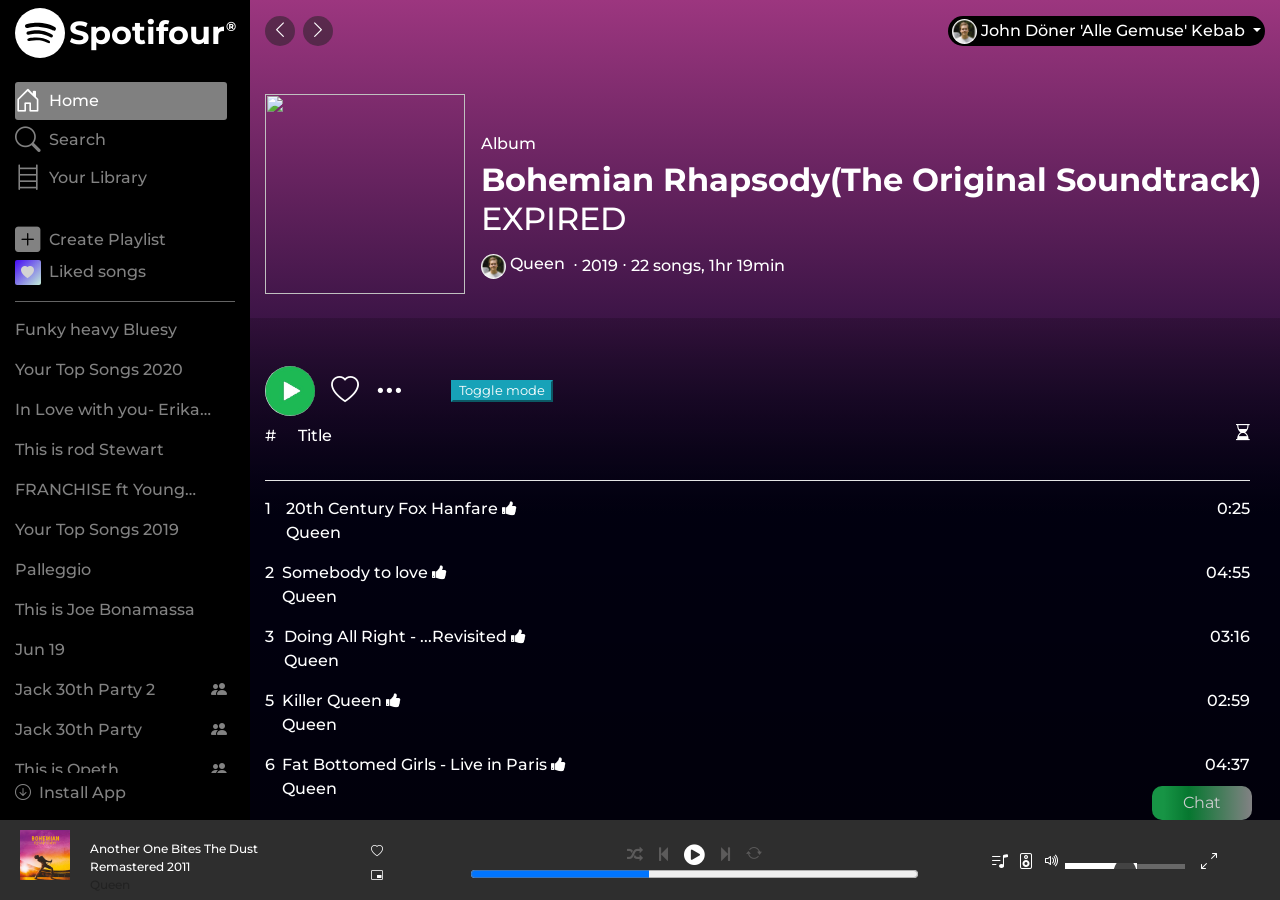
==== album_page.html @ 0420ec5b "Setup" ====
<!DOCTYPE html>
<html lang="en">
  <head>
    <!-- Required meta tags -->
    <meta charset="utf-8" />
    <meta
      name="viewport"
      content="width=device-width, initial-scale=1, shrink-to-fit=no"
    /> 

    <!-- Play bar icons --> 
    <link rel="stylesheet" href="https://stackpath.bootstrapcdn.com/font-awesome/4.7.0/css/font-awesome.min.css" crossorigin="anonymous"/> 
    <!-- Boostrap -->
    <link rel="stylesheet" href="https://cdn.jsdelivr.net/npm/bootstrap@4.6.0/dist/css/bootstrap.min.css" integrity="sha384-B0vP5xmATw1+K9KRQjQERJvTumQW0nPEzvF6L/Z6nronJ3oUOFUFpCjEUQouq2+l" crossorigin="anonymous">
    <!-- Bootstrap Icons -->
    <link rel="stylesheet" href="https://cdn.jsdelivr.net/npm/bootstrap-icons@1.5.0/font/bootstrap-icons.css">
    <!-- External Stylesheet -->
    <link rel="stylesheet" href="./style.css">
    <!-- Flavicon -->
    <link href="./assets/favicon.ico" rel="icon" type="image/x-icon" />
    <link rel="preconnect" href="https://fonts.googleapis.com">
    <link rel="preconnect" href="https://fonts.gstatic.com" crossorigin>
    <link href="https://fonts.googleapis.com/css2?family=Montserrat:wght@400;500;600;700;800&display=swap" rel="stylesheet">
    <title>Spotifour</title>
    <style>
      .col{
        background: rgb(2,0,36);
        background: linear-gradient(0deg, rgba(2,0,36,1) 43%, #9C367F 100%, rgba(0,212,255,0) 100%)!important;
        font-family: Montserrat;
      }
    </style>
  </head>
  <body>
    
    


  <div class="container-fluid">
      <div class="row">
        <div class="col-3 pl-0">
        <!-- LEFT SIDE NAVIGATION -->
          
        <div class="container pr-0 left_navbar">
          <div class="row">
            <div class="col-12">
              <div class="d-flex align-items-center mt-2 mb-4 spotify_logo_section">
                <img src="./assets/small_white_logo.svg" class="mr-1 spotify_logo"  alt="" width="80">
                <p class="m-0">Spotifour<sup>®</sup></p>
              </div>
            <div class="col-12 p-0">
              <div class="d-flex flex-column navbar_main_section"> 
                <div class="d-flex align-items-center sidebar_home active mr-2">
                  <i class="bi bi-house-door left_nav_icons mr-2"></i>
                  <p class="m-0 ">Home</p>
                </div>
                <div class="d-flex align-items-center sidebar_search">
                  <i class="bi bi-search left_nav_icons mr-2"></i>
                  <p class="m-0">Search</p>
                </div>
                <div class="d-flex align-items-center sidebar_library">
                  <i class="bi bi-bookshelf left_nav_icons mr-2"></i>
                  <p class="m-0">Your Library</p>
                </div>
                <div class="d-flex align-items-center mt-4 sidebar_create_playlist">
                  <div class="playlist_icon" ><i class="bi bi-plus-square-fill left_nav_icons mr-2"></i></div>
                  <p class="m-0">Create Playlist</p>
                </div>
                <div class="d-flex align-items-center sidebar_liked_songs">
                  <div class="liked_song_icon mr-2"><i class="bi bi-heart-fill left_nav_icons"></i></div>
                  <p class="ml-0 mb-0">Liked songs</p>
                </div>
              </div>
            </div>
            <div class="col-12 p-0 user_playlist mt-3">
              <div class="d-flex flex-column playlist_border_top pt-3 pr-2">
                <div class="d-flex"><p class="text_clamp_1">Funky heavy Bluesy</p></div>
                <div class="d-flex"><p class="text_clamp_1">Your Top Songs 2020</p></div>
                <div class="d-flex"><p class="text_clamp_1">In Love with you- Erika Badoo</p></div>
                <div class="d-flex"><p class="text_clamp_1">This is rod Stewart</p></div>
                <div class="d-flex"><p class="text_clamp_1">FRANCHISE ft Young Thug</p></div>
                <div class="d-flex"><p class="text_clamp_1">Your Top Songs 2019</p></div>
                <div class="d-flex"><p class="text_clamp_1">Palleggio</p></div>
                <div class="d-flex"><p class="text_clamp_1">This is Joe Bonamassa</p></div>
                <div class="d-flex"><p class="text_clamp_1">Jun 19</p></div>
                <div class="d-flex justify-content-between"><p class="text_clamp_1">Jack 30th Party 2</p><i class="bi bi-people-fill"></i></div>
                <div class="d-flex justify-content-between"><p class="text_clamp_1">Jack 30th Party</p><i class="bi bi-people-fill"></i></div>
                <div class="d-flex justify-content-between"><p class="text_clamp_1">This is Opeth</p><i class="bi bi-people-fill"></i></div>
                <div class="d-flex justify-content-between"><p class="text_clamp_1">Metal Ballads</p><i class="bi bi-people-fill"></i></div>
                <div class="d-flex justify-content-between"><p class="text_clamp_1">New Playliist</p><i class="bi bi-people-fill"></i></div>
                <div class="d-flex"><p class="text_clamp_1">Your Top Songs 2018</p></div>
                <div class="d-flex"><p class="text_clamp_1">Jazz Classics Blue Note Edition</p></div>
                <div class="d-flex"><p class="text_clamp_1">Your Top Songs 2018</p></div>
                <div class="d-flex"><p class="text_clamp_1">Jazz Classics Blue Note Edition</p></div>
                <div class="d-flex"><p class="text_clamp_1">Your Top Songs 2018</p></div>
                <div class="d-flex"><p class="text_clamp_1">Jazz Classics Blue Note Edition</p></div>
                <div class="d-flex"><p class="text_clamp_1">Your Top Songs 2018</p></div>
                <div class="d-flex"><p class="text_clamp_1">Jazz Classics Blue Note Edition</p></div>
                <div class="d-flex"><p class="text_clamp_1">Your Top Songs 2018</p></div>
                <div class="d-flex"><p class="text_clamp_1">Jazz Classics Blue Note Edition</p></div>
                <div class="d-flex"><p class="text_clamp_1">Your Top Songs 2018</p></div>
                <div class="d-flex"><p class="text_clamp_1">Jazz Classics Blue Note Edition</p></div>
              </div>
            </div>
            <div class="d-flex p download_app_section mt-2 mb-2">
              <i class="bi bi-arrow-down-circle mr-2 "></i>
              <p class="m-0">Install App</p>
            </div>
            </div>
          </div>
        </div>
      </div>
      <!-- LEFT SIDE NAVIGATION END -->

      <!-- MAIN SECTION AREA -->

      <div class="col">
      
          <div class="row">
                <!-- TOP NAVBAR -->
                <div class="col-12 sticky-top">
                  <div class="d-flex justify-content-between mt-3">
                    <div class="d-flex">
                      <div class="nav-arrow-bg mr-2">
                        <i class="bi arrow_icon bi-chevron-left"></i>
                      </div>
                      <div class="nav-arrow-bg">
                        <i class="bi arrow_icon bi-chevron-right"></i>
                      </div>
                    </div>
    
                    <div class="d-flex align-items-center avatar-pill rounded-pill">
                      <div class="pl-1 mr-1">
                        <img src="./assets/small_profile_picture.jpg" class="profile_picture" width="25" height="25" alt="">
                      </div>
                      <div class="dropdown-toggle pr-1" type="button" id="dropdownMenuButton" data-toggle="dropdown" aria-haspopup="true" aria-expanded="false">
                          John Döner 'Alle Gemuse' Kebab
                            <div class="dropdown-menu" aria-labelledby="dropdownMenuButton">
                              <a class="dropdown-item" onclick=location.href="./index.html" >Homepage</a>
                              <a class="dropdown-item" onclick=location.href="./artist_page.html">Artist Page</a>
                              <a class="dropdown-item" onclick=location.href="./album_page.html" >Log-in Page</a>
                              <a class="dropdown-item" onclick=location.href="./404-custom.html">404</a>
                            </div>
                        </div>
                    </div>
                  </div>
                </div>
                <!-- END OF TOP NAVBAR -->
              <div class="col-12 mt-5 text-white">
              <div class="d-flex" >
                <img src="https://images-na.ssl-images-amazon.com/images/I/71WVq7VqUkL._SL1260_.jpg" class="album_image" width="200" height="200" alt="">
                <div  class="ml-3 align-self-end">
                  <h6 class="album_title">Album</h6>
                  <h2 class="album_title "><b>Bohemian Rhapsody(The Original Soundtrack)</b><p id="demo"></p></h2>
                  <div class="d-flex">
                    <img src="./assets/small_profile_picture.jpg" class="profile_picture" width="25" height="25" alt="">
                    <h6 class="ml-1 mr-1 album_title">Queen</h6>
                    <p class="album_title"><span class="mr-1 ml-1">&sdot;</span>2019<span class="mr-1 ml-1 ">&sdot;</span>22 songs, 1hr 19min</p>
                  </div>
                </div>
              </div>
            </div>
            <div class="col-12 pl-0 song_container_background mt-4">
              <div class="col-12 mt-5">
                <div class="text-white h3 d-flex align-items-center" >
                  <img src="./assets/spotify_play_btn.jpg" class="profile_picture play_logo" width="50" height="50" alt="">
                  <i class="bi bi-heart ml-3 album_icons " ></i>
                  <i class="bi bi-three-dots ml-3 album_icons"></i>
                  <button class="btn-info ml-5" style="font-size: small;" onclick="toggleMode()">Toggle mode</button>
                </div>
              </div>
              <div class="col-12">
                <div class="text-white d-flex justify-content-between" >
                  <p>#</p>
                  <p class="song_aligment">Title</p>
                  <div id="hourglass" class="fa"></div>
                </div>
                <hr>
              </div>
              <div class="col-12 song_container" >
                <div class="d-flex text-white justify-content-between">
                  <p>1</p>
                  <div class="song_aligment">
                    <p class="mb-0 songs">20th Century Fox Hanfare <i onclick="myFunction(this)" class="fa fa-thumbs-up"></i></p>
                      <p class="songs">Queen </p>  
                    </div>
                  <p>0:25</p>                
                </div>
                <div class="d-flex text-white justify-content-between">
                  <p>2</p>
                  <div class="song_aligment">
                    <p class="mb-0 songs">Somebody to love <i onclick="myFunction(this)" class="fa fa-thumbs-up"></i></p>
                      <p class="songs">Queen</p>
                    </div>
                  <p>04:55</p>                
                </div>
                <div class="d-flex text-white justify-content-between">
                  <p>3</p>
                  <div class="song_aligment">
                    <p class="mb-0 songs">Doing All Right - ...Revisited <i onclick="myFunction(this)" class="fa fa-thumbs-up"></i></p>
                      <p class="songs">Queen</p>
                    </div>
                  <p>03:16</p>                
                </div>
                <div class="d-flex text-white justify-content-between">
                  <p>5</p>
                  <div class="song_aligment">
                    <p class="mb-0 songs">Killer Queen <i onclick="myFunction(this)" class="fa fa-thumbs-up"></i></p>
                      <p class="songs">Queen</p>
                    </div>
                  <p>02:59</p>                
                </div>
                <div class="d-flex text-white justify-content-between">
                  <p>6</p>
                  <div class="song_aligment">
                    <p class="mb-0 songs">Fat Bottomed Girls - Live in Paris <i onclick="myFunction(this)" class="fa fa-thumbs-up"></i></p>
                      <p class="songs">Queen</p>
                    </div>
                  <p>04:37</p>                
                </div>
                <div class="d-flex text-white justify-content-between">
                  <p>7</p>
                  <div class="song_aligment">
                    <p class="mb-0 songs">Bohemiam Rhapsody <i onclick="myFunction(this)" class="fa fa-thumbs-up"></i></p>
                      <p class="songs">Queen</p>
                    </div>
                  <p>05:54</p>                
                </div>
                <div class="d-flex text-white justify-content-between">
                  <p>8</p>
                  <div class="song_aligment">
                    <p class="mb-0 songs">Now I'm Here - Live at The Hammersmith Odeon <i onclick="myFunction(this)" class="fa fa-thumbs-up"></i></p>
                      <p class="songs">Queen</p>
                    </div>
                  <p>04:25</p>                
                </div>
                <div class="d-flex text-white" style="justify-content: space-between;;">
                  <p>9</p>
                  <div class="song_aligment">
                    <p class="mb-0 songs">Crazy Little Thing Called Love <i onclick="myFunction(this)" class="fa fa-thumbs-up"></i></p>
                      <p class="songs">Queen</p>
                    </div>
                  <p>02:43</p>                
                </div>
                <div class="d-flex text-white" style="justify-content: space-between;;">
                  <p>10</p>
                  <div class="song_aligment">
                    <p class="mb-0 songs">Crazy Little Thing Called Love II <i onclick="myFunction(this)" class="fa fa-thumbs-up"></i></p>
                      <p class="songs">Queen</p>
                    </div>
                  <p>03:43</p>                
                </div>
                <div class="d-flex text-white" style="justify-content: space-between;;">
                  <p>11</p>
                  <div class="song_aligment">
                    <p class="mb-0 songs">Crazy Little Thing Called Love III <i onclick="myFunction(this)" class="fa fa-thumbs-up"></i></p>
                      <p class="songs">Queen</p>
                    </div>
                  <p>03:43</p>                
                </div>
                <div class="d-flex text-white" style="justify-content: space-between;;">
                  <p>12</p>
                  <div class="song_aligment">
                    <p class="mb-0 songs">Crazy Little Thing Called Love IV <i onclick="myFunction(this)" class="fa fa-thumbs-up"></i></p>
                      <p class="songs">Queen</p>
                    </div>
                  <p>03:43</p>                
                </div>
              </div>
            </div>
          </div>
        </div>
      </div>
    </div>
          </div>
      </div>
    </div>
    <!-- MAIN SECTION END -->
      </div>
    </div>

      <div class="container-fluid play-bar d-inline-block p-0">
          <div class="row d-flex align-items-center">

            <div class="col-4 d-flex mt-0">
              <img src="./assets/queen.jpeg" width="50px" height="50px" />
              <div class="d-flex align-items-center mt-0">
              <div class="d-flex flex-column song_info">
                <span>Another One Bites The Dust Remastered 2011</span>
                <span class="band_name">Queen</span>
              </div>
              <div class="ml-5">
              <i class="bi bi-heart"></i>
              <i class="bi bi-pip"></i>
            </div>
          </div>
          </div>
            <div class="col-5 align-items-center song-bar">
              <div class="row justify-content-center align-items-center song_bar_icons">
                <!---Icons-->
                <i
                  class="fa fa-random px-2"
                  style="padding-left: 15px; padding-right: 15px"
                ></i>
                <i
                  class="fa fa-step-backward px-2 "
                  style="padding-left: 15px; padding-right: 15px"
                ></i>
                <i
                  class="fa fa-play-circle px-2 play_button"
                  style="padding-left: 15px; padding-right: 15px"
                ></i>
                <i
                  class="fa fa-step-forward px-2 "
                  style="padding-left: 15px; padding-right: 15px"
                ></i>
                <i class="bi bi-arrow-repeat px-2"></i>
              </div>
              <div class="row justify-content-center">
                <!---Song time-->
                <progress
                  max="5"
                  value="2"
                  style="width: 82%;"
                ></progress>
              </div>
            </div>

            <div class="col-3 d-inline-block">
              <div class="row align-items-center justify-content-end">
            <!---    
                <i class="bi bi-volume-down"></i>
            
                <i class="bi bi-volume-mute"></i> --->
              <i class="bi bi-music-note-list"></i>         
              <i class="bi bi-speaker"></i> 
              <i class="bi bi-volume-up"></i>
                  <!---volume slider-->
                  <div class="form-group d-inline-block">
                    <label for="formControlRange"> </label>

                    <input
                      type="range"
                      class="form-control-range"
                      id="formControlRange"
                    />
                  </div>
                <i class="bi bi-list-starts px-2"></i>
                <i class="bi bi-arrows-angle-expand"> </i>
              </div>
            </div>
          </div>
        </div>
        <button class="open-button" onclick="openForm()"><span>Chat</span></button>

        <div class="chat-popup" id="myForm">
          <form action="/action_page.php" class="form-container">
            <div class="container chat-head">
                <p>Live-Message</p>
            </div>


          <!---messages start-->
        <div class="container chat-history">
          <div class="chat-log-contain ">
      
          <div class="row  odds">
            <div class="col-19 align-items-center indent-left-1"><p>Hey how's the build week going?</p>
              <span class="time-right">11:00</span></div>
                <div class="col-2 d-flex align-items-center pr-0"><img src="assets/one-punch-man-ok.jpeg" width="40px" height="40px" style="border-radius:50%" > </div>
          </div>
          
          <div class="row evens">
            <div class="col-2 d-flex align-items-center px-0"><img src="assets/Bogdan.png" width="40px" style="border-radius:50%" > </div>
           <div class="col-10"><p>Hey! not too bad!</p>
            <span class="time-left">11:01</span></div>

          </div>
          
          <div class="row odds">

           <div class="col-10"><p>That's good , so are you nearly done?</p>
          <span class="time-right">11:01</span></div>
            <div class="col-2 d-flex align-items-center px-0"><img src="assets/one-punch-man-ok.jpeg" width="40px" height="40px" style="border-radius:50%" > </div>
          </div>
          
          <div class="row justify-content-center align-items-center evens">
            <div class="col-2 d-flex align-items-center px-0"><img src="assets/Bogdan.png" width="40px" style="border-radius:50%" > </div>
           <div class="col-10"><p>hah! not even close lol</p>
            <span class="time-left">11:05</span></div>
           
          </div>
        </div>
      </div>






          <!---messages end-->

            <textarea placeholder="Type here.." name="msg" id="textMessageBox" required></textarea>
            <div class="d-flex">
            <button id="send-message" type="button" class="btn" onclick="sendMessage()"><i class="bi bi-arrow-right-square"></i></button>
            
            </div> 
            <button type="button" class="btn cancel" onclick="closeForm()"><i class="bi bi-x-square"></i></button>
        </form>
        </div>
                  <!---chat box functions-->
                  <script>
                  function openForm() {
                    document.getElementById("myForm").style.display = "block";
                  }
          
                  function closeForm() {
                    document.getElementById("myForm").style.display = "none";
                  }
          
                  function sendMessage() {
                
          
                  let newDivRow = document.createElement("div");
                  newDivRow.classList.add("row");
                  newDivRow.classList.add("odds");
          
                  let newMessageArea = document.createElement("div");
          
          
                  newMessageArea.classList.add("col-10");
                  let messageText = document.createElement("p");
                  let messageTime = document.createElement("span");
                  messageTime.classList.add("time-right")
          
          
                  let newAvatar = document.createElement("div");
                  newAvatar.classList.add("col-2");
                  newAvatar.classList.add("align-items-center");
                  newAvatar.classList.add("d-flex");
                  newAvatar.classList.add("px-0");
          
                  let newImageNode = document.createElement("img");
          
                  newImageNode.setAttribute("src", "assets/one-punch-man-ok.jpeg");
                  newImageNode.setAttribute("width", "40");
                  newImageNode.setAttribute("height","40");
                  newImageNode.setAttribute("style","border-radius:50%")
                  let currentMessage = document.getElementById("textMessageBox").value;
                  messageText.innerHTML = currentMessage;
                  messageTime.innerHTML = "now";
                  newMessageArea.appendChild(messageText);
                  newMessageArea.appendChild(messageTime);
                  newDivRow.appendChild(newMessageArea);
                  newAvatar.appendChild(newImageNode);
                  newDivRow.appendChild(newAvatar);
                  document.querySelector("div.container .chat-log-contain").appendChild(newDivRow)
                  document.getElementById("textMessageBox").value = ""
                          }
          
                  </script>
                    <!---chat box functions-->













    

    <!-- Option 1: jQuery and Bootstrap Bundle (includes Popper) -->
    <script
      src="https://code.jquery.com/jquery-3.5.1.slim.min.js"
      integrity="sha384-DfXdz2htPH0lsSSs5nCTpuj/zy4C+OGpamoFVy38MVBnE+IbbVYUew+OrCXaRkfj"
      crossorigin="anonymous"
    ></script>
    <script
      src="https://cdn.jsdelivr.net/npm/bootstrap@4.6.0/dist/js/bootstrap.bundle.min.js"
      integrity="sha384-Piv4xVNRyMGpqkS2by6br4gNJ7DXjqk09RmUpJ8jgGtD7zP9yug3goQfGII0yAns"
      crossorigin="anonymous"
    ></script>

    <script>
      /* ------------------------------ */
      function myFunction(x) {
         x.classList.toggle("fa-thumbs-down");
      }
      /* ------------------------------ */

      function hourglass() {
      var a;
      a = document.getElementById("hourglass");
      a.innerHTML = "&#xf251;";
      setTimeout(function () {
          a.innerHTML = "&#xf252;";
        }, 1000);
      setTimeout(function () {
          a.innerHTML = "&#xf253;";
        }, 2000);
        }
        hourglass();
        setInterval(hourglass, 3000);
      /* ------------------------------ */


        // Set the date we're counting down to
        var countDownDate = new Date("September 10, 2021 18:00:00").getTime();

        // Update the count down every 1 second
        var x = setInterval(function() {

          // Get today's date and time
          var now = new Date().getTime();

          // Find the distance between now and the count down date
          var distance = countDownDate - now;

          // Time calculations for days, hours, minutes and seconds
          var days = Math.floor(distance / (1000 * 60 * 60 * 24));
          var hours = Math.floor((distance % (1000 * 60 * 60 * 24)) / (1000 * 60 * 60));
          var minutes = Math.floor((distance % (1000 * 60 * 60)) / (1000 * 60));
          var seconds = Math.floor((distance % (1000 * 60)) / 1000);

          // Display the result in the element with id="demo"
          document.getElementById("demo").innerHTML = days + "d " + hours + "h "
          + minutes + "m " + seconds + "s ";

          // If the count down is finished, write some text
          if (distance < 0) {
            clearInterval(x);
            document.getElementById("demo").innerHTML = "EXPIRED";
          }
        }, 1000);

      /* ------------------------------ */

      function toggleMode() {
       let element = document.querySelector(".song_container_background")
       element.classList.toggle("dark-mode")
      }

      /* ------------------------------ */


    </script>
  </body>
</html>
---- style.css ----
/* BODY AND MAIN SECTION RELATED PRESETS */
/* EG. GRADIENT OR BACKGROUND IMAGE */
body {
  height: 100vh;
  background: rgb(0,0,0);
  overflow:hidden;
  font-family: 'Montserrat';
  font-weight: 500;
}

/* MAIN SECTION TYPOGRAPHY */
/* HEADERS AND SUB-HEADERS */

h3,h3+p,h6 {
  color: #ffffff;
}

h3+p {
  font-size: 0.9rem;
}

.container-fluid {
  min-width: 650px;
}


/* LEFT-NAVIGATION AREA */
.col-3 {
  /* Maybe adjust later */
  min-width: 250px;
  max-width: 250px;
}

.left_navbar{
    background-color: #000000;
    color: #828282;
    max-width: 250px;
    height: 100vh;
}

.left_nav_icons {
  font-size: 1.6rem;
}
.left_nav_icons+p {
  font-size: 1rem;
}

.spotify_logo{
    width: 50px;
    height: 50px;
    background: white;
    border-radius: 50%;
}
.spotify_logo_section:hover{
cursor:pointer;
}

.spotify_logo_section{
  display: flex;
  justify-content: right;
}
.spotify_logo + p{
  color: white;
  font-size:xx-large;
  font-weight:bold;
}
.navbar_main_section .active{
  background-color: grey;
  color: white;
  border-radius: 3px;
}
.spotify_logo_section sup {
  font-size: small;
  position: relative;
  top: -0.8rem;
  left: 1px;
}
.sidebar_search{
  transition-duration: 0.5s;
}
.navbar_main_section .sidebar_search:hover{
  color:white;
  cursor: pointer
}
.sidebar_home{
  transition-duration: 0.5s;

}
.navbar_main_section .sidebar_home:hover{
  color:white;
  cursor: pointer;
  font-weight: medium;
}

.sidebar_library{
  transition-duration: 0.5s;
}

.navbar_main_section .sidebar_library:hover{
  color:white;
  cursor: pointer
}
.sidebar_create_playlist{
  transition-duration: 0.5s;
}
.navbar_main_section .sidebar_create_playlist:hover{
  color:white;
  cursor: pointer
}


.playlist_icon{
font-size: larger;
}


.navbar_main_section .sidebar_liked_songs:hover{
  color:white ;
  cursor: pointer
}
.navbar_main_section .liked_song_icon:hover{
  color:white ;
  cursor: pointer
}

.liked_song_icon {
background: linear-gradient(135deg,#450af5,#c4efd9);
border-radius: 2px;
height: 25px;
width: 25.61px;
text-align: center;
position: relative;
}

.liked_song_icon .bi-heart-fill{
font-size:small;
color:lightgrey;
position: relative;
top: 1px;
}

/* PSEUDO-ELEMENT STYLING RELATED TO SCROLL-BAR */
::-webkit-scrollbar {
  width: .8em
}

::-webkit-scrollbar-thumb {
  background: rgba(90, 90, 90);
  border-radius: 2px;
}
::-webkit-scrollbar-thumb:hover {
  background: rgb(141, 141, 141);
}

::-webkit-scrollbar-track {
  background: transparent;
}


.user_playlist{
    overflow: auto;
    height: calc(100vh - 428px);
}

.user_playlist p:hover{
  color:white ;
  cursor: pointer
}

.playlist_border_top {
  border-top: 1px solid rgb(100, 100, 100);
}
.download_app_section{
  transition-duration: 0.5s;
}

.download_app_section:hover{
  color: white;
  cursor: pointer;
}

/* TYPOGRAPHY - TEXT CLAMP */
.text_clamp_1,
.text_clamp_2 {
    display: -webkit-box;
    -webkit-line-clamp: 1;
    -webkit-box-orient: vertical;
    overflow: hidden;
}

.text_clamp_2 {
  -webkit-line-clamp: 2;
}

/* MAIN SECTION */

.col {
  overflow: auto;
}

.col>.row {
  min-width: 450px;
  height: calc(100vh - 80px);
  overflow-y: scroll;
}

.wrapper-main {
  position: absolute;
}

.col {
  background: linear-gradient(0deg, rgba(0,0,0,1) 85%, rgba(116,15,51,1) 100%);
}

/* TOP-NAVIGATION, ARROWS AND PROFILE BUTTON */

.nav-arrow-bg {
  display: flex;
  justify-content: center;
  align-items: center;
  width: 30px;
  height: 30px;
  background-color: #20202081;
  border-radius: 50%;
}
.arrow_icon {
  color: #fff;
  font-size: 1.125rem;
}

.avatar-pill {
  background:#000000;
  color: white;
}

.profile_picture{
    border-radius: 50%;
}

/* GOOD MORNING SECTION */


.good_morning_section {
    background: rgba(126, 126, 126,0.2);
    width: 350px;
    border-radius: 3px;
    transition-duration: 0.6s;
}

@media (max-width: 1020px) {
  .col-12 {
    width: 100%;
  }
  .good-morning-container {
    width: 100%;
  }
  .good_morning_section {
    width: 95%
  }

}


.good_morning_section img {
  margin-right: 0.8rem;
  border-top-left-radius: 3px;
  border-bottom-left-radius: 3px;
}

.good_morning_section p {
  color: #ecebe8;
}

div.good_morning_section:hover{
  background: rgb(47,47,47);
  cursor: pointer;
  /* transform: scale(1.2); */
}


/* CONTAINER RELATED BASE STYLING FOR SECTIONS */
.good_morning_container,
.recently-played-container,
.shows-to-try-container {
  display: inline-flex; 
  flex-wrap: wrap; 
  gap: 1rem;
}

/* CARD STYLING - USED WITHIN RECENTLY PLAYED AND SHOWS TO TRY SECTION */

.spotify-card {
  width: 140px;
  max-width: 140px;
  background-color: #3636362f;
}

.spotify-card img {
  width: 100%;
  object-fit: cover;
  max-height: 120px;
}

.spotify-card h6 {
  color: #ecebe8;
}

.spotify-card p {
  font-size: 0.8rem;
  color: #828282; 
}
.spotify-card:hover{
  cursor: pointer;
  background-color:rgb(47, 47, 47);
  /* transform: scale(1.2); */
}
.spotify-card{
  transition-duration: 0.6s;
}

/* CUSTOM LIKED SONGS CARD */

.liked-songs {
  background: rgb(97,33,215);
  background: linear-gradient(150deg, rgba(97,33,215,1) 5%, rgba(255,255,255,1)   100%);
  width: 100%;
  height: 120px;
  max-height: 120px;
}
.liked-songs .bi-heart-fill {
  color: white;
  font-size: 3rem;
}

/* IMG CUSTOMIZED FOR SHOWS TO TRY SECTION */
.spotify-card .podcast-img {
  border-radius: 5px;
}


/* PLAY AREA */

.play-bar {
  height: 5em;
  position:fixed;
  left: 0; 
  bottom:0; 
  background-color:rgb(46, 46, 46); 
  opacity: 1;
}

.play-bar span{
  font-size: 12px;
}

.play-bar img {
    margin-right: 20px;
  }
  .play-bar .d-flex {
    color: #fff;
    margin-top: 10px;
  }
  .play-bar > .flex-column {
    padding: 0 10px;
  }
  .play-bar .text-muted {
    font-size: 10px;
  }
  .play-bar .bi-heart {
    font-size: 12px;
    color: #fff;
    padding: 0 5px;
  }
  .play-bar .bi-pip {
    font-size: 12px;
    color: #fff;
    padding: 0 5px;
  }
  .play-bar img {
    margin-left: 20px;
  }
  .play-bar > .song-bar {
    margin-bottom: 20px;
  }
  
  .play-bar .song-bar .fa {
    color: rgb(92, 91, 91);
    font-size: 1em;
  }
  .play-bar .song-bar .bi-arrow-repeat {
    font-size: 1em;
    padding: 0 12;
    color: rgb(92, 91, 91);
    font-weight: bolder; 
  }
  
  .play-bar .bi-volume-up {
    padding: 0 5px;
    font-size: 16px;
  }
  .play-bar .bi-speaker {
    padding: 0 5px;
    font-size: 16px;
  }
  .play-bar .bi-music-note-list {
    padding: 0 5px;
    font-size: 16px;
  }
  input[type='range'] {

    width: 120px;
    -webkit-appearance: none;
    background-color: #686868;
  }
  
  input[type='range']::-webkit-slider-runnable-track {
overflow: hidden;
    height: 6px;
    -webkit-appearance: none;
    color: #ffffff;
    margin-top: -1px;
  }
  
  input[type='range']::-webkit-slider-thumb {
    color:transparent;
    width: 24px;
    -webkit-appearance: none;
    height: 36px;
    background: #434343;
    box-shadow: -80px 0 0 80px white;
    margin-top: -5px;
    margin-right: 5px;
    border-radius: 80%;
  }
  .band_name{
    color: rgb(34, 34, 34);
  }

  .song_info span:hover{
    color: white;
    text-decoration: underline;
    cursor:pointer
  }

  input[type=range]::-webkit-slider-thumb:hover{
    background: rgb(40, 179, 40);
    height:50px;
    width: 50px
    overflow
  }

  input[type=range]:focus::-ms-fill-lower {
    background: #ac51b5;
  }

  .fa-play-circle{
    font-size: 1.8em;
  }

  .song_bar_icons i:hover{
    color: white;
  }

  .play-bar .song-bar .fa:hover{
    color:white;
    font-size: 1.2em;
  }
  .play-bar .song-bar .bi-arrow-repeat:hover{
    color:white;
    font-size: 1.2em;
    padding:0
  
  }
  .play-bar .song-bar .fa-play-circle{
    color:white;
    font-size: 1.5em;
  }

  /* Album Page Css */
  .song_aligment{
    width: 93%;
  }
  .song_container{
    overflow: auto;
  }

  .col-12 hr{
    background-color: white;
  }

  .song_container_background{
    background: rgb(0,0,0);
    background: linear-gradient(180deg, rgba(0,0,0,0.17690826330532217) 0%,
    rgba(0,0,0,0.5662640056022409) 20%, rgba(0,0,0,0.8519782913165266) 100%);
  }

  .album_image:hover{
    animation: magnify 5s infinite;
  }

  .album_title:hover{
    color: #3b1539;
  }

  .album_icons:hover{
    color: #575757;
  }
  .songs:hover{
    animation: pulse 5s infinite;
  }

  .play_logo:hover{
    background-image:url("./assets/spotify_play_btn_hovered.jpg");
  }

  .dark-mode {
    background-color: rgb(243, 243, 243);
    color: rgb(0, 0, 0);
  }

  @keyframes pulse {
    0% {
      background-color: #090316;
    }
    100% {
      background-color: #e4e2e2;
    }
  }

  @keyframes magnify {
    0% {
      width: 200px;
      height: 200px;
    }
    100% {
      width: 250px;
      height: 250px;
    }
  }

  








/* Chat box styling starts*/


  /* Button used to open the chat form - fixed at the bottom of the page */
  .open-button {
    color: white;
    padding: 5px 25px;
    border: none;
    cursor: pointer;
    opacity: 0.8;
    position: fixed;
    bottom: 5em;
    right: 28px;
    width: 100px;
    border-radius: 10px;
    background: rgb(29,185,84);
    background: linear-gradient(90deg, rgba(29,185,84,1) 12%, rgba(8,149,57,1) 37%, rgba(163,163,163,1) 100%);
  
  }
  
  
  /* The popup chat - hidden by default */
  .chat-popup {
    display: none;
    position: fixed;
    bottom: 100px;
    right: 15px;
    border: 3px solid #158d3f;
    z-index: 9;
    border-radius: 2%;
  }
  
  /* Add styles to the form container */
  .form-container {
    max-width: 400px;
    max-height: 400px;
    padding: 0px;
    background-color: rgba(109, 108, 108, 0.795);
  
    color: white;
    overflow-x: hidden;
    overflow-y: hidden;
  
  }
  
  /* Full-width textarea */
  .form-container textarea {
    width: 100%;
    padding: 5px;
    margin: 0px 0 -7px 0;
    border: none;
    background: #f1f1f1;
    resize: none;
    min-height: 75px;
    position:relative;
    bottom:0;
    left:0;
  }
  
  /* When the textarea gets focus, do something */
  .form-container textarea:focus {
    background-color: #ddd;
    outline: none;
  }
  
  /* Set a style for the submit/send button */
  .form-container .btn {
    background-color: #616161;
    color: white;
    border: none;
    cursor: pointer;
    width: 100%;
    opacity: 0.8;
  
  }
  
  /* Add a red background color to the cancel button */
  .form-container .cancel {
    background-color: red;
    position: absolute;
    top:0;
    width:25px;
    height: 25px;
    right:0;
    padding:0 !important
  }
  .form-container .cancel i{
    background-color: red;
    color: silver;
  
    width: 36px !important;
    height: 36px !important;
  
  }
  
  /* Add some hover effects to buttons */
  .form-container .btn:hover, .open-button:hover {
    opacity: 1;
  }
  
  #send-message{
    width: 36px;
    height: 36px;
    position: absolute;
    right: 5px;
    bottom: 10px;
    background-color: greenyellow;
    padding:0 
  }
  #send-message i{
    color: rgb(0, 0, 0);
    padding: 0 !important
  }
  
  
  
  
  
  
  
  .odds {
    border: 2px solid #dedede;
    background-color: #747372;
  
  }
  
  .row .odds{
    border-radius: 5px;
    padding: 10px;
    margin: 5px 0;
    width: 100%;
  }
  
  .row .evens{
    border-radius: 5px;
    padding: 10px;
    margin: 5px 0;
    width: 100%;
  }
  
  .evens {
    border-color: rgb(83, 83, 83);
    background-color:#807455;
  }
  
  .row .evens::after {
    content: "";
    clear: both;
    display: table;
  }
  
  
  
  
  
  .time-right {
    float: right;
    color: white;
    text-decoration: underline;
  }
  
  .time-left {
    float: left;
    color: white;
    text-decoration: underline;
  }
  
  .chat-history{
    max-height: 300px;
    overflow-y: scroll;
    width: 100%;
    overflow-x: hidden;
    background-color: rgb(216, 216, 216);
  }
  .chat-head{
    text-align: center;
    width: 100%;
    height: 25px;
    background-color: #1DB954;
    position: relative;
    top:0;
   padding-bottom: 10px;
    font-weight: bold;
  }
  
    /* Chat box styling ends*/
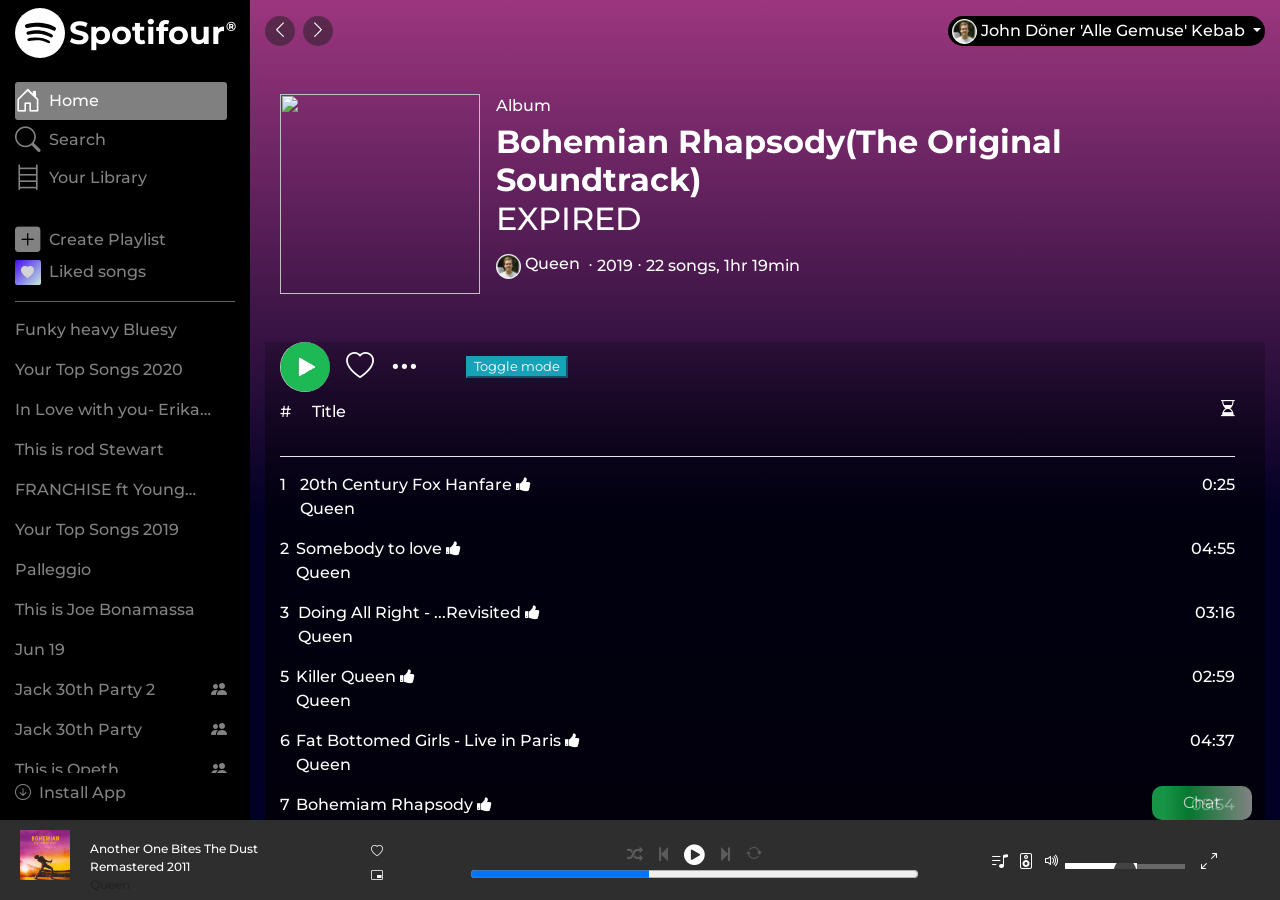
==== commit 9143176c: "jumbotron-working" ====
--- a/album_page.html
+++ b/album_page.html
@@ -29,6 +29,7 @@
         font-family: Montserrat;
       }
     </style>
+    <script src="dynamic_album_page.js"></script>
   </head>
   <body>
     
@@ -145,7 +146,8 @@
                   </div>
                 </div>
                 <!-- END OF TOP NAVBAR -->
-              <div class="col-12 mt-5 text-white">
+                <div class="container" id="album-cont">
+              <div class="container col-12 mt-5 text-white">
               <div class="d-flex" >
                 <img src="https://images-na.ssl-images-amazon.com/images/I/71WVq7VqUkL._SL1260_.jpg" class="album_image" width="200" height="200" alt="">
                 <div  class="ml-3 align-self-end">
@@ -267,6 +269,7 @@
                 </div>
               </div>
             </div>
+          </div>
           </div>
         </div>
       </div>
